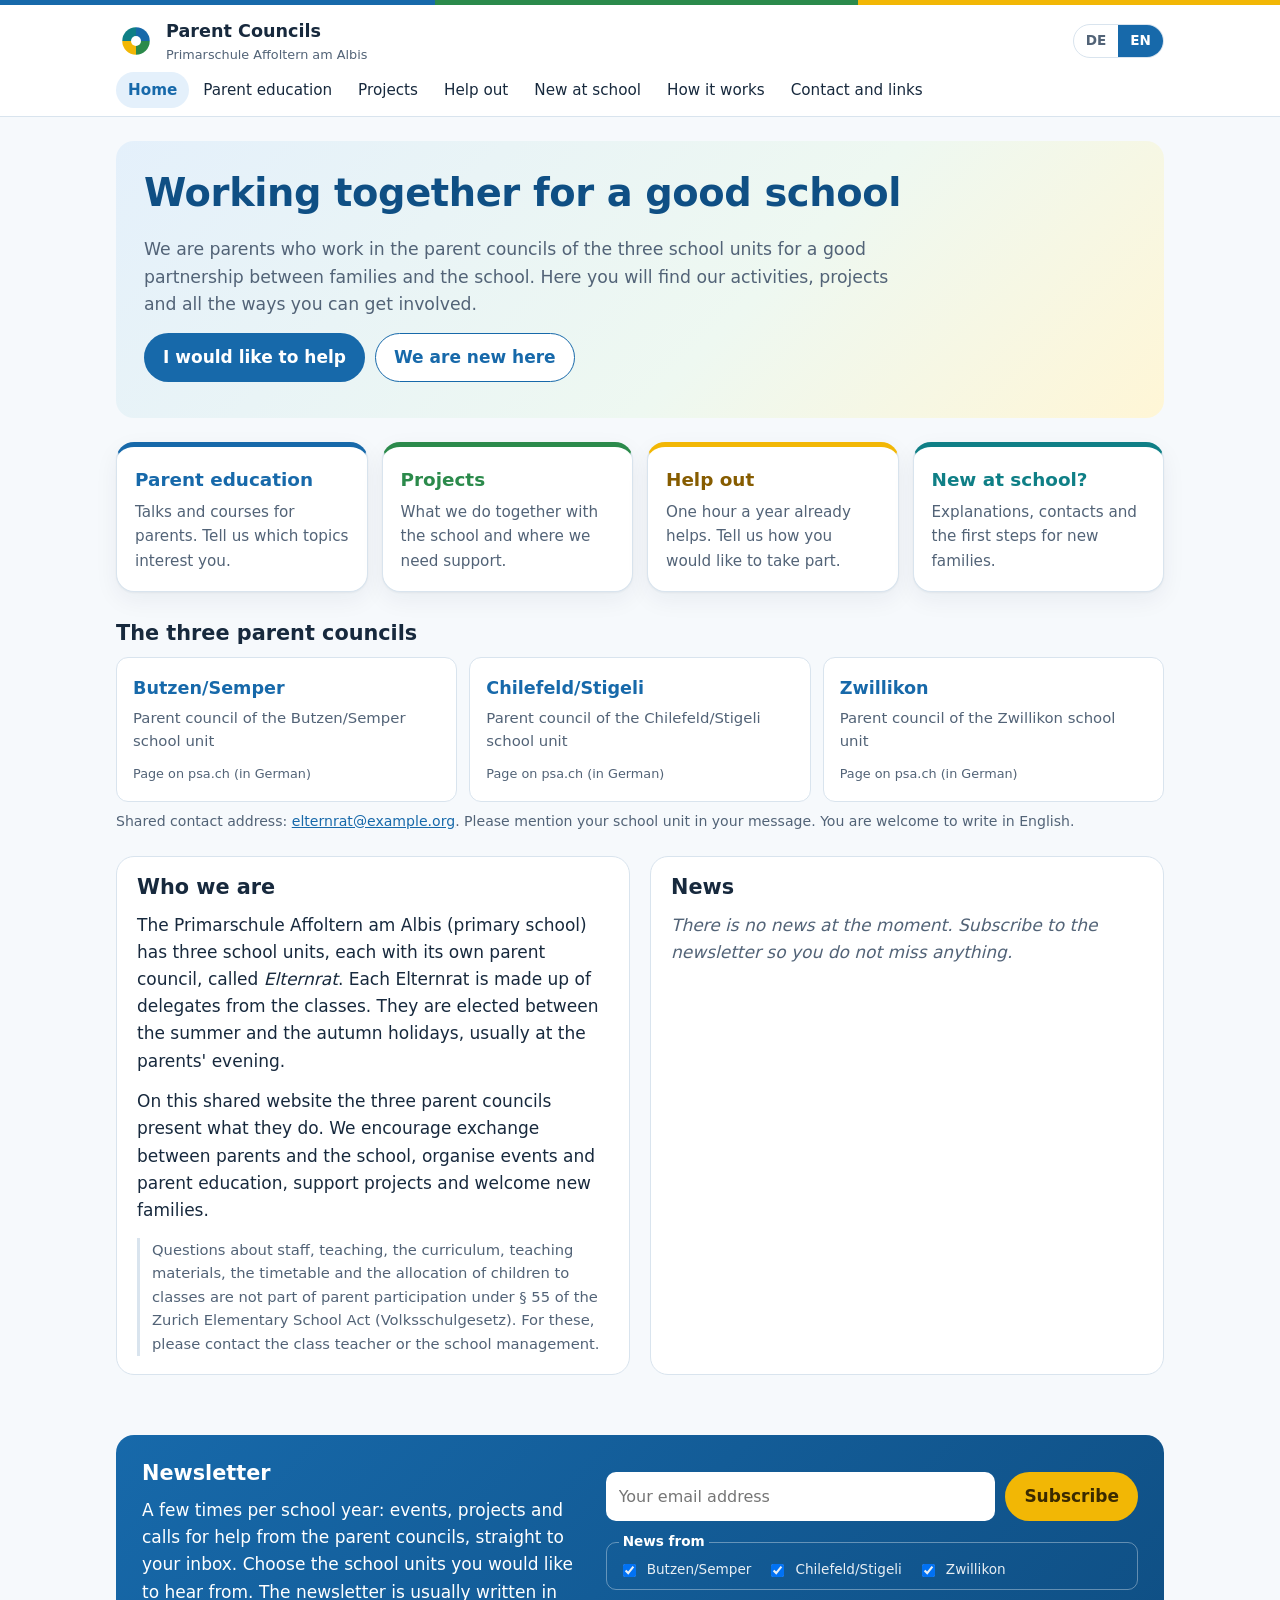
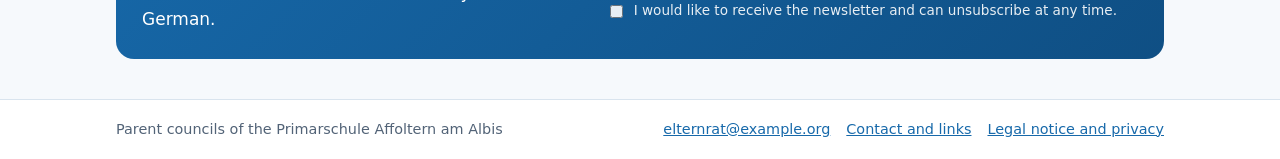
==== website/en.html @ 1608f177 "Helles, schulisches Design und englische Version Farben neu: Weiss, Himmelblau, Grün und Gelb, immer" ====
<!doctype html>
<html lang="en">
<head>
  <meta charset="utf-8">
  <meta name="viewport" content="width=device-width, initial-scale=1">
  <title>Parent Councils, Primarschule Affoltern am Albis</title>
  <meta name="description" content="Parent councils of the Primarschule Affoltern am Albis: parent education, projects, helping out, information for new families and newsletter.">
  <link rel="alternate" hreflang="de" href="index.html">
  <link rel="icon" href="favicon.svg" type="image/svg+xml">
  <link rel="stylesheet" href="styles.css">
</head>
<body>
  <a class="skip" href="#inhalt">Skip to content</a>

  <header class="site-header">
    <div class="wrap header-inner">
      <a class="brand" href="#start" data-tab="start">
        <span class="brand-mark" aria-hidden="true"></span>
        <span>
          <span class="brand-title">Parent Councils</span>
          <span class="brand-sub">Primarschule Affoltern am Albis</span>
        </span>
      </a>
      <div class="header-tools">
        <nav class="lang-switch" aria-label="Language">
          <a href="index.html" hreflang="de" lang="de" data-lang-link title="Deutsch">DE</a>
          <span aria-current="true">EN</span>
        </nav>
        <button class="menu-btn" type="button" aria-expanded="false" aria-controls="nav">Menu</button>
      </div>
    </div>
    <nav class="wrap nav" id="nav" aria-label="Main navigation">
      <a href="#start" data-tab="start">Home</a>
      <a href="#elternbildung" data-tab="elternbildung">Parent education</a>
      <a href="#projekte" data-tab="projekte">Projects</a>
      <a href="#mithelfen" data-tab="mithelfen">Help out</a>
      <a href="#neu" data-tab="neu">New at school</a>
      <a href="#so-gehts" data-tab="so-gehts">How it works</a>
      <a href="#kontakt" data-tab="kontakt">Contact and links</a>
    </nav>
  </header>

  <main id="inhalt" class="wrap" tabindex="-1">

    <!-- Home -->
    <section class="tab" id="tab-start" data-section="start">
      <div class="hero">
        <h1>Working together for a good school</h1>
        <p class="lead">We are parents who work in the parent councils of the three school units for a good partnership between families and the school. Here you will find our activities, projects and all the ways you can get involved.</p>
        <p class="actions">
          <a class="btn" href="#mithelfen" data-tab="mithelfen">I would like to help</a>
          <a class="btn btn-ghost" href="#neu" data-tab="neu">We are new here</a>
        </p>
      </div>

      <div class="tiles">
        <a class="tile t1" href="#elternbildung" data-tab="elternbildung">
          <strong>Parent education</strong>
          <span>Talks and courses for parents. Tell us which topics interest you.</span>
        </a>
        <a class="tile t2" href="#projekte" data-tab="projekte">
          <strong>Projects</strong>
          <span>What we do together with the school and where we need support.</span>
        </a>
        <a class="tile t3" href="#mithelfen" data-tab="mithelfen">
          <strong>Help out</strong>
          <span>One hour a year already helps. Tell us how you would like to take part.</span>
        </a>
        <a class="tile t4" href="#neu" data-tab="neu">
          <strong>New at school?</strong>
          <span>Explanations, contacts and the first steps for new families.</span>
        </a>
      </div>

      <h2>The three parent councils</h2>
      <div class="units">
        <a class="unit-card" href="https://www.psa.ch/sebutzenfs" target="_blank" rel="noopener"><strong>Butzen/Semper</strong><span>Parent council of the Butzen/Semper school unit</span><small>Page on psa.ch (in German)</small></a>
        <a class="unit-card" href="https://www.psa.ch/sechilefeldfs" target="_blank" rel="noopener"><strong>Chilefeld/Stigeli</strong><span>Parent council of the Chilefeld/Stigeli school unit</span><small>Page on psa.ch (in German)</small></a>
        <a class="unit-card" href="https://psa.ch/de/schule/elternbildung/sezwillikonfs" target="_blank" rel="noopener"><strong>Zwillikon</strong><span>Parent council of the Zwillikon school unit</span><small>Page on psa.ch (in German)</small></a>
      </div>
      <p class="meta">Shared contact address: <a data-email href="#"></a>. Please mention your school unit in your message. You are welcome to write in English.</p>

      <div class="grid-2">
        <section class="panel">
          <h2>Who we are</h2>
          <p>The Primarschule Affoltern am Albis (primary school) has three school units, each with its own parent council, called <em>Elternrat</em>. Each Elternrat is made up of delegates from the classes. They are elected between the summer and the autumn holidays, usually at the parents' evening.</p>
          <p>On this shared website the three parent councils present what they do. We encourage exchange between parents and the school, organise events and parent education, support projects and welcome new families.</p>
          <p class="note-line">Questions about staff, teaching, the curriculum, teaching materials, the timetable and the allocation of children to classes are not part of parent participation under § 55 of the Zurich Elementary School Act (Volksschulgesetz). For these, please contact the class teacher or the school management.</p>
        </section>
        <section class="panel">
          <h2>News</h2>
          <div id="news"></div>
        </section>
      </div>
    </section>

    <!-- Parent education -->
    <section class="tab" id="tab-elternbildung" data-section="elternbildung" hidden>
      <h1>Parent education</h1>
      <p class="lead">As children grow, so do the questions. We organise talks and discussion evenings on topics that matter to parents, and we collect good offers from the region.</p>

      <label class="unit-filter">School unit
        <select data-unit-filter>
          <option value="">Show all</option>
          <option>Butzen/Semper</option>
          <option>Chilefeld/Stigeli</option>
          <option>Zwillikon</option>
        </select>
      </label>
      <h2>Our next events</h2>
      <div id="events"></div>

      <section class="panel">
        <h2>Tell us your topics</h2>
        <p>Which topics interest you? The more parents reply, the better we can plan.</p>
        <form class="form" data-form="themen">
          <fieldset>
            <legend>Topics I am interested in</legend>
            <div class="check-grid">
              <label class="check"><input type="checkbox" name="themen" value="Kinder und Medien, Handy, Bildschirmzeit"> <span>Children and media, phones, screen time</span></label>
              <label class="check"><input type="checkbox" name="themen" value="Lernen zu Hause und Hausaufgaben"> <span>Learning at home and homework</span></label>
              <label class="check"><input type="checkbox" name="themen" value="Mobbing und Konflikte unter Kindern"> <span>Bullying and conflicts between children</span></label>
              <label class="check"><input type="checkbox" name="themen" value="Übertritt in die Sekundarschule"> <span>Moving on to secondary school</span></label>
              <label class="check"><input type="checkbox" name="themen" value="Mehrsprachigkeit in der Familie"> <span>Raising children with several languages</span></label>
              <label class="check"><input type="checkbox" name="themen" value="Ernährung und Bewegung"> <span>Nutrition and exercise</span></label>
              <label class="check"><input type="checkbox" name="themen" value="Taschengeld und Umgang mit Geld"> <span>Pocket money and handling money</span></label>
              <label class="check"><input type="checkbox" name="themen" value="Erste Hilfe bei Kindern"> <span>First aid for children</span></label>
              <label class="check"><input type="checkbox" name="themen" value="Grenzen setzen und Erziehung im Alltag"> <span>Setting limits and everyday parenting</span></label>
            </div>
          </fieldset>
          <label>Your own suggestion <span class="hint">optional</span><textarea name="vorschlag" rows="3" maxlength="1500"></textarea></label>
          <div class="row">
            <label>Which time suits you best?
              <select name="zeit">
                <option value="">no preference</option>
                <option value="Unter der Woche, abends">Weekday evenings</option>
                <option value="Samstagvormittag">Saturday mornings</option>
                <option value="Online">Online</option>
              </select>
            </label>
            <label>Email <span class="hint">optional, if we may invite you</span><input name="email" type="email" maxlength="200" autocomplete="email"></label>
          </div>
          <div class="row">
            <label>School unit
              <select name="schuleinheit">
                <option value="Alle Schuleinheiten">All school units</option>
                <option>Butzen/Semper</option>
                <option>Chilefeld/Stigeli</option>
                <option>Zwillikon</option>
              </select>
            </label>
          </div>
          <button type="submit" class="btn">Send topics</button>
          <p class="form-status" role="status" aria-live="polite"></p>
        </form>
      </section>

      <h2>Offers for parents in the region and in Switzerland</h2>
      <p class="meta">A selection of public and non-profit offers. Most pages are in German; some offer other languages. Course dates and prices are on the providers' websites.</p>
      <div class="link-grid">
        <a class="link-card" href="https://www.elternbildung.ch/agenda" target="_blank" rel="noopener">
          <strong>Elternbildung CH</strong>
          <span>Swiss umbrella organisation for parent education, with a calendar of courses and talks, some of them online.</span>
          <small>elternbildung.ch</small>
        </a>
        <a class="link-card" href="https://www.zh.ch/de/familie/angebote-fuer-familien-mit-kindern/elternbildung/kurse-und-veranstaltungen.html" target="_blank" rel="noopener">
          <strong>Parent education, Canton of Zurich</strong>
          <span>Courses and events for parents in the Canton of Zurich, compiled by the cantonal parent education office.</span>
          <small>zh.ch</small>
        </a>
        <a class="link-card" href="https://www.zh.ch/de/familie/angebote-fuer-familien-mit-kindern/elternbildung/kantonale-elternbildungsangebote.html" target="_blank" rel="noopener">
          <strong>Offers for parents who speak other languages</strong>
          <span>Cantonal programmes such as «Startklar» and «Deutsch für Eltern» (German for parents), as well as Femmes-Tische and Männer-Tische.</span>
          <small>zh.ch</small>
        </a>
        <a class="link-card" href="https://www.femmestische.ch" target="_blank" rel="noopener">
          <strong>Femmes-Tische and Männer-Tische</strong>
          <span>Moderated discussion groups for women and for men in small groups, often in the participants' own language. Information in many languages.</span>
          <small>femmestische.ch</small>
        </a>
        <a class="link-card" href="https://www.kinderschutz.ch" target="_blank" rel="noopener">
          <strong>Parenting course «Starke Eltern – Starke Kinder»</strong>
          <span>Course by Kinderschutz Schweiz (Child Protection Switzerland) on everyday parenting and resolving conflicts without violence, in person and online.</span>
          <small>kinderschutz.ch</small>
        </a>
        <a class="link-card" href="https://www.jugendundmedien.ch" target="_blank" rel="noopener">
          <strong>Jugend und Medien (Youth and Media)</strong>
          <span>Federal platform on media literacy with tips for parents by age group.</span>
          <small>jugendundmedien.ch</small>
        </a>
        <a class="link-card" href="https://www.projuventute.ch/de/elternberatung" target="_blank" rel="noopener">
          <strong>Pro Juventute parent counselling</strong>
          <span>Advice for parents around the clock and parent letters for the first years of life.</span>
          <small>projuventute.ch</small>
        </a>
        <a class="link-card" href="https://keo-zh.ch" target="_blank" rel="noopener">
          <strong>KEO, Canton of Zurich</strong>
          <span>Cantonal organisation for parent participation, with training and exchange for parent councils.</span>
          <small>keo-zh.ch</small>
        </a>
      </div>
    </section>

    <!-- Projects -->
    <section class="tab" id="tab-projekte" data-section="projekte" hidden>
      <h1>Projects</h1>
      <p class="lead">Together with the school we carry out projects that benefit children and families. For some of them we are still looking for support.</p>

      <label class="unit-filter">School unit
        <select data-unit-filter>
          <option value="">Show all</option>
          <option>Butzen/Semper</option>
          <option>Chilefeld/Stigeli</option>
          <option>Zwillikon</option>
        </select>
      </label>
      <h2>We are looking for support</h2>
      <div id="needs"></div>

      <h2>Current projects</h2>
      <div id="projects"></div>

      <section class="panel">
        <h2>Get in touch if you would like to help</h2>
        <form class="form" data-form="projekt">
          <div class="row">
            <label>Name <input name="name" required maxlength="120" autocomplete="name"></label>
            <label>Email <input name="email" type="email" required maxlength="200" autocomplete="email"></label>
          </div>
          <div class="row">
            <label>Which project?
              <select name="projekt" id="project-select"><option value="Allgemein">I am open to anything</option></select>
            </label>
            <label>School unit
              <select name="schuleinheit">
                <option value="Alle Schuleinheiten">All school units</option>
                <option>Butzen/Semper</option>
                <option>Chilefeld/Stigeli</option>
                <option>Zwillikon</option>
              </select>
            </label>
          </div>
          <label>Message <span class="hint">optional, for example your child's class or when you have time</span><textarea name="nachricht" rows="3" maxlength="1500"></textarea></label>
          <label class="check"><input type="checkbox" name="einwilligung" required> <span>I agree that the parent council may use my details to organise this project.</span></label>
          <button type="submit" class="btn">I can help</button>
          <p class="form-status" role="status" aria-live="polite"></p>
        </form>
      </section>

      <section class="panel">
        <h2>Do you have an idea for a project?</h2>
        <p>Tell us what you would like for the school and how it could be done. The parent council of your school unit will discuss the idea at its next meeting and get back to you. Ideas for all three school units are discussed by the parent councils together.</p>
        <form class="form" data-form="idee">
          <label>Your idea <textarea name="idee" required rows="4" maxlength="2000"></textarea></label>
          <div class="row">
            <label>School unit
              <select name="schuleinheit">
                <option value="Alle Schuleinheiten">All school units</option>
                <option>Butzen/Semper</option>
                <option>Chilefeld/Stigeli</option>
                <option>Zwillikon</option>
              </select>
            </label>
          </div>
          <div class="row">
            <label>Name <span class="hint">optional</span><input name="name" maxlength="120" autocomplete="name"></label>
            <label>Email <span class="hint">so we can reply</span><input name="email" type="email" maxlength="200" autocomplete="email"></label>
          </div>
          <button type="submit" class="btn">Send idea</button>
          <p class="form-status" role="status" aria-live="polite"></p>
        </form>
      </section>
    </section>

    <!-- Help out -->
    <section class="tab" id="tab-mithelfen" data-section="mithelfen" hidden>
      <h1>Would you like to help the school?</h1>
      <p class="lead">Not everyone has time to sit on the parent council. But many people can help for an hour now and then, bake a cake or translate something. Tell us what we may ask you for. You decide each time whether it suits you.</p>

      <div class="help-grid">
        <div class="help-card"><strong>Events</strong><span>Setting up, running a stand or tidying up at sports day, Räbeliechtli (lantern parade), flea markets and celebrations.</span></div>
        <div class="help-card"><strong>Baking and food</strong><span>A cake for the cake stall or help with a Znüni (morning snack) campaign.</span></div>
        <div class="help-card"><strong>Translating</strong><span>Briefly translating for a family who does not speak much German yet.</span></div>
        <div class="help-card"><strong>Accompanying</strong><span>Going along on class outings or helping to make the way to school safer.</span></div>
        <div class="help-card"><strong>Showing your job or hobby</strong><span>Presenting your profession or a hobby to the children during a project week.</span></div>
        <div class="help-card"><strong>Joining the parent council</strong><span>Representing the parents of your child's class as a delegate.</span></div>
      </div>

      <section class="panel">
        <h2>I am happy to help</h2>
        <form class="form" data-form="helfen">
          <div class="row">
            <label>Name <input name="name" required maxlength="120" autocomplete="name"></label>
            <label>Email <input name="email" type="email" required maxlength="200" autocomplete="email"></label>
          </div>
          <div class="row">
            <label>Phone <span class="hint">optional</span><input name="telefon" type="tel" maxlength="40" autocomplete="tel"></label>
            <label>School unit
              <select name="schuleinheit">
                <option value="Weiss ich noch nicht">I don't know yet</option>
                <option>Butzen/Semper</option>
                <option>Chilefeld/Stigeli</option>
                <option>Zwillikon</option>
              </select>
            </label>
          </div>
          <fieldset>
            <legend>What may we ask you for?</legend>
            <div class="check-grid">
              <label class="check"><input type="checkbox" name="bereiche" value="Anlässe"> <span>Events</span></label>
              <label class="check"><input type="checkbox" name="bereiche" value="Backen und Verpflegung"> <span>Baking and food</span></label>
              <label class="check"><input type="checkbox" name="bereiche" value="Übersetzen"> <span>Translating</span></label>
              <label class="check"><input type="checkbox" name="bereiche" value="Begleitung"> <span>Accompanying</span></label>
              <label class="check"><input type="checkbox" name="bereiche" value="Beruf oder Hobby zeigen"> <span>Showing a job or hobby</span></label>
              <label class="check"><input type="checkbox" name="bereiche" value="Handwerk und Basteln"> <span>Crafts and DIY</span></label>
              <label class="check"><input type="checkbox" name="bereiche" value="IT und Technik"> <span>IT and technology</span></label>
              <label class="check"><input type="checkbox" name="bereiche" value="Interesse am Elternrat"> <span>Interest in the parent council</span></label>
            </div>
          </fieldset>
          <div class="row">
            <label>How often?
              <select name="haeufigkeit">
                <option value="Einmal pro Jahr">Once a year</option>
                <option value="Ab und zu eine Stunde">An hour now and then</option>
                <option value="Regelmässig">Regularly</option>
              </select>
            </label>
            <label>Languages you speak <span class="hint">optional</span><input name="sprachen" maxlength="120"></label>
          </div>
          <label class="check"><input type="checkbox" name="einwilligung" required> <span>I agree that the parent council may contact me about suitable tasks. I can withdraw at any time.</span></label>
          <button type="submit" class="btn">Sign up</button>
          <p class="form-status" role="status" aria-live="polite"></p>
        </form>
      </section>
    </section>

    <!-- New at school -->
    <section class="tab" id="tab-neu" data-section="neu" hidden>
      <h1>New at school?</h1>
      <p class="lead">Welcome to Affoltern am Albis! Starting at a new school raises many questions. Here you will find the most important answers and people who are glad to help.</p>

      <div class="panel info">
        <p><strong>Another language?</strong> You can read this website in your own language. In Chrome and Edge, right-click on the page and choose «Translate». In Safari on the iPhone, tap «Aa» in the address bar and then «Translate Website».</p>
      </div>

      <h2>The first steps</h2>
      <ol class="steps-list">
        <li><strong>Get to know the class teacher.</strong> The class teacher (<em>Klassenlehrperson</em>) is your first contact for all questions about your child.</li>
        <li><strong>Go to the parents' evening.</strong> There you will learn how the school year works and meet other parents.</li>
        <li><strong>Subscribe to the newsletter.</strong> That way you will not miss any parent council events.</li>
        <li><strong>Find a buddy family.</strong> A family who has lived here longer answers your questions and comes along to your first event.</li>
      </ol>

      <h2>Small glossary</h2>
      <p class="meta">You will see these German words in letters from the school.</p>
      <dl class="glossary">
        <div><dt>Klassenlehrperson (class teacher)</dt><dd>The teacher responsible for the class. The first contact for parents.</dd></div>
        <div><dt>Schulleitung (school management)</dt><dd>Leads a school unit. The next contact if a question cannot be settled with the class teacher.</dd></div>
        <div><dt>Elternabend (parents' evening)</dt><dd>An information evening held by the class teacher for the parents of a class, usually at the beginning of the school year.</dd></div>
        <div><dt>Elternrat (parent council)</dt><dd>Parents who organise events and projects together with the school and bring in the concerns of parents.</dd></div>
        <div><dt>Znüni (morning snack)</dt><dd>A small snack for the morning break, for example fruit, vegetables or bread.</dd></div>
        <div><dt>Schulergänzende Betreuung (childcare)</dt><dd>Care before and after lessons and at lunchtime. The school administration can give you details.</dd></div>
      </dl>
      <p>More terms and rules are explained by the school in the <a href="https://www.psa.ch/elternabc" target="_blank" rel="noopener">ABC of the Primarschule Affoltern am Albis</a> (in German).</p>

      <section class="panel">
        <h2>Parent buddy</h2>
        <p>Would you like to be accompanied by a family who has lived here longer? Or would you like to accompany a new family yourself? Get in touch with us.</p>
        <form class="form" data-form="buddy">
          <fieldset>
            <legend>I would like …</legend>
            <label class="check"><input type="radio" name="art" value="Wir sind neu und möchten begleitet werden" checked> <span>… to be accompanied. We are new here.</span></label>
            <label class="check"><input type="radio" name="art" value="Wir begleiten gerne eine neue Familie"> <span>… to accompany a new family.</span></label>
          </fieldset>
          <div class="row">
            <label>Name <input name="name" required maxlength="120" autocomplete="name"></label>
            <label>Email <input name="email" type="email" required maxlength="200" autocomplete="email"></label>
          </div>
          <div class="row">
            <label>Languages <span class="hint">for example English, Portuguese</span><input name="sprachen" maxlength="120"></label>
            <label>School unit
              <select name="schuleinheit">
                <option value="Weiss ich noch nicht">I don't know yet</option>
                <option>Butzen/Semper</option>
                <option>Chilefeld/Stigeli</option>
                <option>Zwillikon</option>
              </select>
            </label>
          </div>
          <label class="check"><input type="checkbox" name="einwilligung" required> <span>I agree that the parent council may pass on my name and email address to the family we are matched with.</span></label>
          <button type="submit" class="btn">Sign up</button>
          <p class="form-status" role="status" aria-live="polite"></p>
        </form>
      </section>

      <h2>Help and advice</h2>
      <ul class="plain">
        <li><strong>kjz Affoltern</strong> (child and youth support centre): free and confidential advice on parenting and family matters, and for mothers and fathers of young children. Im Winkel 2, 8910 Affoltern am Albis, phone 043 259 93 33. <a href="https://www.zh.ch/de/bildungsdirektion/amt-fuer-jugend-und-berufsberatung/kjz-affoltern.html" target="_blank" rel="noopener">Website</a></li>
        <li><strong>Elternnotruf</strong> (parents' helpline): advice around the clock, phone 0848 35 45 55. <a href="https://www.elternnotruf.ch" target="_blank" rel="noopener">elternnotruf.ch</a></li>
        <li><strong>Pro Juventute parent counselling</strong>: phone 058 261 61 61, around the clock. <a href="https://www.projuventute.ch/de/elternberatung" target="_blank" rel="noopener">projuventute.ch</a></li>
      </ul>
    </section>

    <!-- How it works -->
    <section class="tab" id="tab-so-gehts" data-section="so-gehts" hidden>
      <h1>How it works</h1>
      <p class="lead">A short guide to this website and to the ways you can get involved.</p>

      <ol class="tutorial">
        <li>
          <h2>Stay informed</h2>
          <p>Subscribe to our newsletter at the bottom of every page. A few times per school year you will receive an email with events, projects and calls for help. You can unsubscribe at any time with one click.</p>
          <a class="btn btn-small btn-ghost" href="#newsletter">Go to the newsletter</a>
        </li>
        <li>
          <h2>Parent education</h2>
          <p>Under «Parent education» you will find our next talks and offers from the region. Use the form to tell us which topics interest you. We plan the next events based on your answers.</p>
          <a class="btn btn-small btn-ghost" href="#elternbildung" data-tab="elternbildung">Go to parent education</a>
        </li>
        <li>
          <h2>Help with a project</h2>
          <p>Under «Projects» you can see where we need support right now, for example: «Sports day, 6 people from 8 am to 12 noon». Choose the project in the form and send it. We will get back to you with all the details.</p>
          <a class="btn btn-small btn-ghost" href="#projekte" data-tab="projekte">Go to projects</a>
        </li>
        <li>
          <h2>Sign up as a helper</h2>
          <p>Under «Help out» you tell us what we may ask you for and how often. We will only write to you when something suits you. Saying no is always fine.</p>
          <a class="btn btn-small btn-ghost" href="#mithelfen" data-tab="mithelfen">Go to help out</a>
        </li>
        <li>
          <h2>Share an idea or a concern</h2>
          <p>Send ideas for the school under «Projects». The parent council of your school unit discusses every idea at its meeting and gets back to you. Please discuss questions about your child, about teachers or about lessons with the class teacher or the school management.</p>
        </li>
        <li>
          <h2>Join the parent council</h2>
          <p>Each school unit has its own parent council. Delegates are elected between the summer and the autumn holidays, usually at your class's parents' evening. If you could imagine taking part, tick «Interest in the parent council» under «Help out». We will contact you before the parents' evening.</p>
        </li>
        <li>
          <h2>What happens to my details?</h2>
          <p>The forms send your details by email to the shared address of the parent councils. We pass them on to the parent council of your school unit, use them only for the purpose stated and delete them at any time on request. More in the <a href="#impressum" data-tab="impressum">legal notice and privacy</a> section.</p>
        </li>
      </ol>
    </section>

    <!-- Contact and links -->
    <section class="tab" id="tab-kontakt" data-section="kontakt" hidden>
      <h1>Contact and links</h1>

      <div class="grid-2">
        <section class="panel">
          <h2>Parent councils</h2>
          <p>Shared address of the three parent councils: <a data-email href="#"></a>. Please mention your school unit so that we can forward your message. You are welcome to write in English.</p>
          <p id="fb-contact"></p>
          <p>The three parent councils on the school's website (in German):</p>
          <ul class="plain">
            <li><a href="https://www.psa.ch/sebutzenfs" target="_blank" rel="noopener">Parent council Butzen/Semper</a></li>
            <li><a href="https://www.psa.ch/sechilefeldfs" target="_blank" rel="noopener">Parent council Chilefeld/Stigeli</a></li>
            <li><a href="https://psa.ch/de/schule/elternbildung/sezwillikonfs" target="_blank" rel="noopener">Parent council Zwillikon</a></li>
          </ul>
        </section>

        <section class="panel">
          <h2>Primarschule Affoltern am Albis</h2>
          <address>
            Schulverwaltung (school administration)<br>
            Obere Seewadelstrasse 14<br>
            8910 Affoltern am Albis<br>
            Phone <a href="tel:+41433226010">043 322 60 10</a><br>
            <a href="mailto:primarschule@stadtaffoltern.ch">primarschule@stadtaffoltern.ch</a>
          </address>
          <p class="meta">Opening hours according to the school's website: Monday to Friday 8.00 to 11.30, and Monday and Thursday also 13.30 to 17.00.</p>
          <p><a href="https://www.psa.ch" target="_blank" rel="noopener">psa.ch</a> · <a href="https://www.psa.ch/elternabc" target="_blank" rel="noopener">School ABC</a></p>
        </section>
      </div>

      <h2>Important addresses</h2>
      <div class="link-grid">
        <a class="link-card" href="https://www.zh.ch/de/bildungsdirektion/amt-fuer-jugend-und-berufsberatung/kjz-affoltern.html" target="_blank" rel="noopener">
          <strong>kjz Affoltern</strong>
          <span>Advice on parenting and family matters, and for mothers and fathers of young children. Im Winkel 2, 8910 Affoltern am Albis, 043 259 93 33.</span>
          <small>zh.ch</small>
        </a>
        <a class="link-card" href="https://www.stadtaffoltern.ch/lebenssituationen/62587" target="_blank" rel="noopener">
          <strong>Town of Affoltern am Albis: family and children</strong>
          <span>Services and contacts for families in Affoltern.</span>
          <small>stadtaffoltern.ch</small>
        </a>
        <a class="link-card" href="https://www.elternnotruf.ch" target="_blank" rel="noopener">
          <strong>Elternnotruf (parents' helpline)</strong>
          <span>Advice for parents around the clock, 0848 35 45 55.</span>
          <small>elternnotruf.ch</small>
        </a>
        <a class="link-card" href="https://www.projuventute.ch/de/elternberatung" target="_blank" rel="noopener">
          <strong>Pro Juventute parent counselling</strong>
          <span>Advice around the clock, 058 261 61 61.</span>
          <small>projuventute.ch</small>
        </a>
        <a class="link-card" href="https://www.elternbildung.ch" target="_blank" rel="noopener">
          <strong>Elternbildung CH</strong>
          <span>Courses, talks and information for parents throughout Switzerland.</span>
          <small>elternbildung.ch</small>
        </a>
        <a class="link-card" href="https://www.zh.ch/de/familie/angebote-fuer-familien-mit-kindern/elternbildung.html" target="_blank" rel="noopener">
          <strong>Parent education, Canton of Zurich</strong>
          <span>Cantonal offers and an overview of courses for parents.</span>
          <small>zh.ch</small>
        </a>
        <a class="link-card" href="https://keo-zh.ch" target="_blank" rel="noopener">
          <strong>KEO, Canton of Zurich</strong>
          <span>Umbrella organisation for parent participation in the Canton of Zurich.</span>
          <small>keo-zh.ch</small>
        </a>
        <a class="link-card" href="https://www.jugendundmedien.ch" target="_blank" rel="noopener">
          <strong>Jugend und Medien (Youth and Media)</strong>
          <span>Media literacy: tips for parents.</span>
          <small>jugendundmedien.ch</small>
        </a>
      </div>
      <p class="meta">Emergencies: police 117, ambulance 144, advice for children and young people 147.</p>
    </section>

    <!-- Legal notice and privacy -->
    <section class="tab" id="tab-impressum" data-section="impressum" hidden>
      <h1>Legal notice and privacy</h1>
      <section class="panel">
        <h2>Responsible for this website</h2>
        <p>The parent councils of the Primarschule Affoltern am Albis: Butzen/Semper, Chilefeld/Stigeli and Zwillikon. The parent councils are the bodies for parent participation in the school units. This website is not a service of the school administration.</p>
        <p>Contact: <a data-email href="#"></a></p>
        <div class="table-wrap">
          <table>
            <thead><tr><th>Parent council</th><th>Responsible for the content</th></tr></thead>
            <tbody id="responsible"></tbody>
          </table>
        </div>
      </section>
      <section class="panel">
        <h2>Privacy</h2>
        <p>This website does not set cookies, does not use analytics or advertising services and does not embed content from Facebook or other social networks. Links to other websites open their pages; their privacy policies apply there.</p>
        <p>When you use a form, your details are sent by email to the shared address of the parent councils. We use them only for the purpose you state in the form, pass them on to the parent council of your school unit and do not share them with third parties. We delete details about tasks and events at the latest at the end of the school year, unless you explicitly wish to stay on our list of helpers.</p>
        <p>For the newsletter we store your email address and the school units you have chosen. You can unsubscribe at any time.</p>
        <p>You can ask at any time what details we hold about you and request that they be corrected or deleted. Please write to <a data-email href="#"></a>.</p>
        <p class="meta">The German version of this page is authoritative.</p>
      </section>
    </section>

    <!-- Newsletter, visible on every page -->
    <section class="newsletter" id="newsletter">
      <div>
        <h2>Newsletter</h2>
        <p>A few times per school year: events, projects and calls for help from the parent councils, straight to your inbox. Choose the school units you would like to hear from. The newsletter is usually written in German.</p>
      </div>
      <form class="newsletter-form" id="newsletter-form">
        <label class="visually-hidden" for="nl-email">Email address</label>
        <input id="nl-email" name="email" type="email" required placeholder="Your email address" autocomplete="email">
        <button type="submit" class="btn">Subscribe</button>
        <fieldset class="nl-units">
          <legend>News from</legend>
          <label class="check small"><input type="checkbox" name="einheiten" value="Butzen/Semper" checked> <span>Butzen/Semper</span></label>
          <label class="check small"><input type="checkbox" name="einheiten" value="Chilefeld/Stigeli" checked> <span>Chilefeld/Stigeli</span></label>
          <label class="check small"><input type="checkbox" name="einheiten" value="Zwillikon" checked> <span>Zwillikon</span></label>
        </fieldset>
        <label class="check small"><input type="checkbox" name="einwilligung" required> <span>I would like to receive the newsletter and can unsubscribe at any time.</span></label>
        <p class="form-status" role="status" aria-live="polite"></p>
      </form>
    </section>
  </main>

  <footer class="site-footer">
    <div class="wrap footer-inner">
      <p>Parent councils of the Primarschule Affoltern am Albis</p>
      <p class="footer-links">
        <a data-email href="#"></a>
        <a id="fb-footer" class="fb" href="#" target="_blank" rel="noopener" hidden>Facebook</a>
        <a href="#kontakt" data-tab="kontakt">Contact and links</a>
        <a href="#impressum" data-tab="impressum">Legal notice and privacy</a>
      </p>
    </div>
  </footer>

  <script src="config.js"></script>
  <script src="content.js"></script>
  <script src="main.js"></script>
</body>
</html>
---- website/styles.css ----
:root {
  --bg: #f6f9fc;
  --surface: #ffffff;
  --soft: #edf4fb;
  --text: #17293d;
  --muted: #526377;
  --line: #d9e4ee;
  --primary: #1769aa;
  --primary-dark: #0f4f84;
  --on-primary: #ffffff;
  --primary-soft: #e4f0fb;
  --green: #2b8a4b;
  --green-soft: #e6f4ea;
  --yellow: #f2b705;
  --yellow-text: #865c00;
  --yellow-soft: #fff6d6;
  --teal: #0f7f86;
  --c1: var(--primary);
  --c2: var(--green);
  --c3: var(--yellow);
  --c4: var(--teal);
  --ok: #23703c;
  --ok-bg: #e6f4ea;
  --err: #b3261e;
  --err-bg: #fbe8e6;
  --radius: 18px;
  --shadow: 0 1px 2px rgba(23, 41, 61, .05), 0 8px 24px rgba(23, 41, 61, .06);
  color-scheme: light;
}

* { box-sizing: border-box; }
[hidden] { display: none !important; }
html { scroll-padding-top: 120px; }
body { margin: 0; font: 17px/1.6 system-ui, -apple-system, "Segoe UI", Roboto, "Helvetica Neue", Arial, sans-serif; background: var(--bg); color: var(--text); }
a { color: var(--primary); }
h1, h2, h3 { line-height: 1.25; margin: 0 0 .5em; }
h1 { font-size: clamp(1.7rem, 4.5vw, 2.4rem); margin-top: 1em; letter-spacing: -0.01em; color: var(--primary-dark); }
h2 { font-size: 1.3rem; margin-top: 1.4em; }
h3 { font-size: 1.08rem; }
p { margin: 0 0 .8em; }
address { font-style: normal; margin-bottom: .8em; }
.wrap { max-width: 1080px; margin: 0 auto; padding: 0 16px; }
main { outline: none; padding-bottom: 40px; }
.skip { position: absolute; left: -999px; }
.skip:focus { left: 16px; top: 8px; z-index: 20; background: var(--surface); padding: 8px 12px; }
.visually-hidden { position: absolute; width: 1px; height: 1px; overflow: hidden; clip: rect(0 0 0 0); white-space: nowrap; }

/* Kopfzeile */
.site-header { background: var(--surface); border-bottom: 1px solid var(--line); position: sticky; top: 0; z-index: 10; }
.site-header::before { content: ""; display: block; height: 5px; background: linear-gradient(90deg, var(--primary) 0 34%, var(--green) 34% 67%, var(--yellow) 67%); }
.header-tools { display: flex; align-items: center; gap: 8px; }
.lang-switch { display: inline-flex; border: 1px solid var(--line); border-radius: 999px; overflow: hidden; font-size: .85rem; font-weight: 700; }
.lang-switch a, .lang-switch span { padding: 5px 12px; text-decoration: none; color: var(--muted); }
.lang-switch [aria-current] { background: var(--primary); color: var(--on-primary); }
.header-inner { display: flex; align-items: center; justify-content: space-between; gap: 12px; padding-top: 12px; padding-bottom: 6px; }
.brand { display: flex; align-items: center; gap: 10px; text-decoration: none; color: var(--text); }
.brand-mark { width: 40px; height: 40px; border-radius: 12px; flex-shrink: 0; background: url(favicon.svg) center / cover no-repeat; }
.brand-title { display: block; font-weight: 750; font-size: 1.1rem; }
.brand-sub { display: block; font-size: .8rem; color: var(--muted); }
.menu-btn { display: none; border: 1px solid var(--line); background: var(--surface); color: var(--text); border-radius: 999px; padding: 6px 12px; font: inherit; font-size: .9rem; }
.nav { display: flex; flex-wrap: wrap; gap: 2px; padding-bottom: 8px; }
.nav a { padding: 6px 12px; border-radius: 999px; text-decoration: none; color: var(--text); font-size: .95rem; }
.nav a:hover { background: var(--soft); }
.nav a.active { background: var(--primary-soft); color: var(--primary); font-weight: 650; }

@media (max-width: 820px) {
  .menu-btn { display: inline-block; }
  .nav { display: none; flex-direction: column; padding-bottom: 12px; }
  .nav.open { display: flex; }
  .nav a { padding: 10px 12px; }
}

/* Inhalte */
.hero { margin-top: 24px; padding: 28px 28px 22px; border-radius: var(--radius); background: linear-gradient(135deg, var(--primary-soft) 0%, #eef8f1 60%, var(--yellow-soft) 100%); }
.hero h1 { margin-top: 0; color: var(--primary-dark); }
.lead { color: var(--muted); font-size: 1.08rem; max-width: 68ch; }
.actions { display: flex; flex-wrap: wrap; gap: 10px; }
.tiles { display: grid; grid-template-columns: repeat(auto-fit, minmax(220px, 1fr)); gap: 14px; margin: 24px 0; }
.tile { display: flex; flex-direction: column; gap: 6px; padding: 18px; background: var(--surface); border: 1px solid var(--line); border-top: 5px solid var(--tc); border-radius: var(--radius); box-shadow: var(--shadow); text-decoration: none; color: var(--text); }
.tile strong { font-size: 1.15rem; color: var(--tt, var(--tc)); }
.tile span { color: var(--muted); font-size: .95rem; }
.tile:hover { border-color: var(--tc); }
.t1 { --tc: var(--c1); }
.t2 { --tc: var(--c2); }
.t3 { --tc: var(--c3); --tt: var(--yellow-text); }
.t4 { --tc: var(--c4); }
.grid-2 { display: grid; grid-template-columns: repeat(auto-fit, minmax(300px, 1fr)); gap: 20px; }
.panel { background: var(--surface); border: 1px solid var(--line); border-radius: var(--radius); padding: 18px 20px; margin: 20px 0; }
.panel > h2:first-child { margin-top: 0; }
.panel > :last-child { margin-bottom: 0; }
.info { background: var(--yellow-soft); border-color: transparent; }
.card { background: var(--surface); border: 1px solid var(--line); border-radius: var(--radius); padding: 16px 18px; margin-bottom: 12px; box-shadow: var(--shadow); }
.card > :last-child { margin-bottom: 0; }
.item { padding: 10px 0; border-bottom: 1px solid var(--line); }
.item:last-child { border-bottom: 0; }
.meta { color: var(--muted); font-size: .88rem; margin-bottom: 4px; }
.empty { color: var(--muted); font-style: italic; }
.note-line { color: var(--muted); font-size: .92rem; border-left: 3px solid var(--line); padding-left: 12px; }

.link-grid { display: grid; grid-template-columns: repeat(auto-fill, minmax(250px, 1fr)); gap: 12px; margin-bottom: 16px; }
.link-card { display: flex; flex-direction: column; gap: 4px; padding: 16px; background: var(--surface); border: 1px solid var(--line); border-radius: 12px; text-decoration: none; color: var(--text); }
.link-card strong { color: var(--primary); }
.link-card span { font-size: .93rem; color: var(--muted); }
.link-card small { margin-top: auto; padding-top: 6px; color: var(--muted); font-size: .8rem; }
.link-card:hover { border-color: var(--primary); }

.help-grid { display: grid; grid-template-columns: repeat(auto-fill, minmax(220px, 1fr)); gap: 12px; margin: 16px 0; }
.help-card { display: flex; flex-direction: column; gap: 4px; padding: 16px; background: var(--surface); border: 1px solid var(--line); border-left: 5px solid var(--yellow); border-radius: 14px; }
.help-card span { color: var(--muted); font-size: .93rem; }

.steps-list { padding-left: 1.3em; }
.steps-list li { margin-bottom: 8px; }
.glossary { margin: 0 0 12px; }
.glossary div { padding: 10px 0; border-bottom: 1px solid var(--line); }
.glossary dt { font-weight: 700; }
.glossary dd { margin: 2px 0 0; }
.plain { padding-left: 1.2em; }
.plain li { margin-bottom: 8px; }

.tutorial { list-style: none; padding: 0; margin: 0; counter-reset: step; display: grid; gap: 12px; }
.tutorial li { position: relative; background: var(--surface); border: 1px solid var(--line); border-radius: var(--radius); padding: 16px 18px 16px 64px; counter-increment: step; }
.tutorial li::before { content: counter(step); position: absolute; left: 18px; top: 16px; width: 32px; height: 32px; border-radius: 50%; background: var(--green); color: var(--on-primary); font-weight: 700; display: grid; place-items: center; }
.tutorial h2 { margin: 2px 0 6px; font-size: 1.12rem; }
.tutorial li > :last-child { margin-bottom: 0; }

/* Schuleinheiten */
.units { display: grid; grid-template-columns: repeat(auto-fit, minmax(220px, 1fr)); gap: 12px; margin-bottom: 8px; }
.unit-card { display: flex; flex-direction: column; gap: 4px; padding: 16px; background: var(--surface); border: 1px solid var(--line); border-radius: 12px; text-decoration: none; color: var(--text); }
.unit-card strong { font-size: 1.1rem; color: var(--primary); }
.unit-card span { color: var(--muted); font-size: .93rem; }
.unit-card small { color: var(--muted); font-size: .8rem; margin-top: auto; padding-top: 6px; }
.unit-card:hover { border-color: var(--primary); }
.tag { display: inline-block; font-size: .76rem; font-weight: 650; padding: 1px 8px; border-radius: 99px; background: var(--green-soft); color: var(--ok); vertical-align: middle; }
.unit-filter { max-width: 280px; margin: 8px 0 4px; }
.table-wrap { overflow-x: auto; }
table { width: 100%; border-collapse: collapse; font-size: .95rem; }
th, td { text-align: left; padding: 8px 10px; border-bottom: 1px solid var(--line); }
th { font-size: .82rem; color: var(--muted); }
.nl-units { grid-column: 1 / -1; border-color: rgba(255, 255, 255, .35); display: flex; flex-wrap: wrap; gap: 4px 16px; padding: 6px 12px 8px; }
.nl-units legend { font-size: .85rem; font-weight: 600; }

/* Formulare */
.form { display: grid; gap: 14px; max-width: 760px; }
.row { display: grid; grid-template-columns: repeat(auto-fit, minmax(220px, 1fr)); gap: 12px; }
label { display: grid; gap: 4px; font-weight: 600; font-size: .95rem; }
.hint { font-weight: 400; color: var(--muted); font-size: .85rem; }
input, textarea, select { font: inherit; font-size: 1rem; font-weight: 400; padding: 10px 12px; border: 1px solid var(--line); border-radius: 10px; background: var(--surface); color: var(--text); width: 100%; }
input:focus, textarea:focus, select:focus, a:focus-visible, button:focus-visible { outline: 3px solid color-mix(in srgb, var(--primary) 45%, transparent); outline-offset: 1px; }
fieldset { border: 1px solid var(--line); border-radius: 10px; padding: 10px 14px 12px; margin: 0; display: grid; gap: 6px; }
legend { font-weight: 650; padding: 0 4px; }
.check { display: flex; gap: 8px; align-items: flex-start; font-weight: 400; }
.check input { width: auto; margin-top: 5px; flex-shrink: 0; }
.check.small { font-size: .85rem; color: var(--muted); }
.check-grid { display: grid; grid-template-columns: repeat(auto-fill, minmax(230px, 1fr)); gap: 4px 14px; }

.btn { display: inline-flex; align-items: center; justify-content: center; border: 1px solid transparent; border-radius: 999px; padding: 10px 18px; font: inherit; font-weight: 650; background: var(--primary); color: var(--on-primary); text-decoration: none; cursor: pointer; }
.form > .btn { justify-self: start; }
.btn-ghost { background: var(--surface); color: var(--primary); border-color: var(--primary); }
.btn:hover { filter: brightness(1.06); }
.btn-small { padding: 6px 12px; font-size: .9rem; }
.form-status:empty { display: none; }
.form-status { margin: 0; padding: 10px 12px; border-radius: 10px; }
.form-status.ok { background: var(--ok-bg); color: var(--ok); }
.form-status.error { background: var(--err-bg); color: var(--err); }

/* Newsletter */
.newsletter { display: grid; grid-template-columns: 1fr 1.2fr; gap: 20px; align-items: center; margin: 40px 0 0; padding: 26px; border-radius: var(--radius); background: linear-gradient(135deg, var(--primary) 0%, var(--primary-dark) 100%); color: var(--on-primary); }
.newsletter h2 { color: var(--on-primary); }
.newsletter h2 { margin-top: 0; }
.newsletter p { margin-bottom: 0; }
.newsletter-form { display: grid; grid-template-columns: 1fr auto; gap: 10px; }
.newsletter-form input[type=email] { border-color: transparent; }
.newsletter-form .btn { background: var(--yellow); color: #3b2a00; }
.newsletter-form .check, .newsletter-form .form-status { grid-column: 1 / -1; }
.newsletter-form .check.small { color: inherit; opacity: .9; }
.newsletter .form-status.ok { background: rgba(255, 255, 255, .18); color: inherit; }
@media (max-width: 720px) {
  .newsletter { grid-template-columns: 1fr; }
  .newsletter-form { grid-template-columns: 1fr; }
}

/* Fusszeile */
.site-footer { border-top: 1px solid var(--line); background: var(--surface); color: var(--muted); font-size: .9rem; margin-top: 40px; }
.footer-inner { display: flex; flex-wrap: wrap; justify-content: space-between; gap: 8px 20px; padding-top: 18px; padding-bottom: 18px; }
.footer-inner p { margin: 0; }
.footer-links { display: flex; flex-wrap: wrap; gap: 16px; }
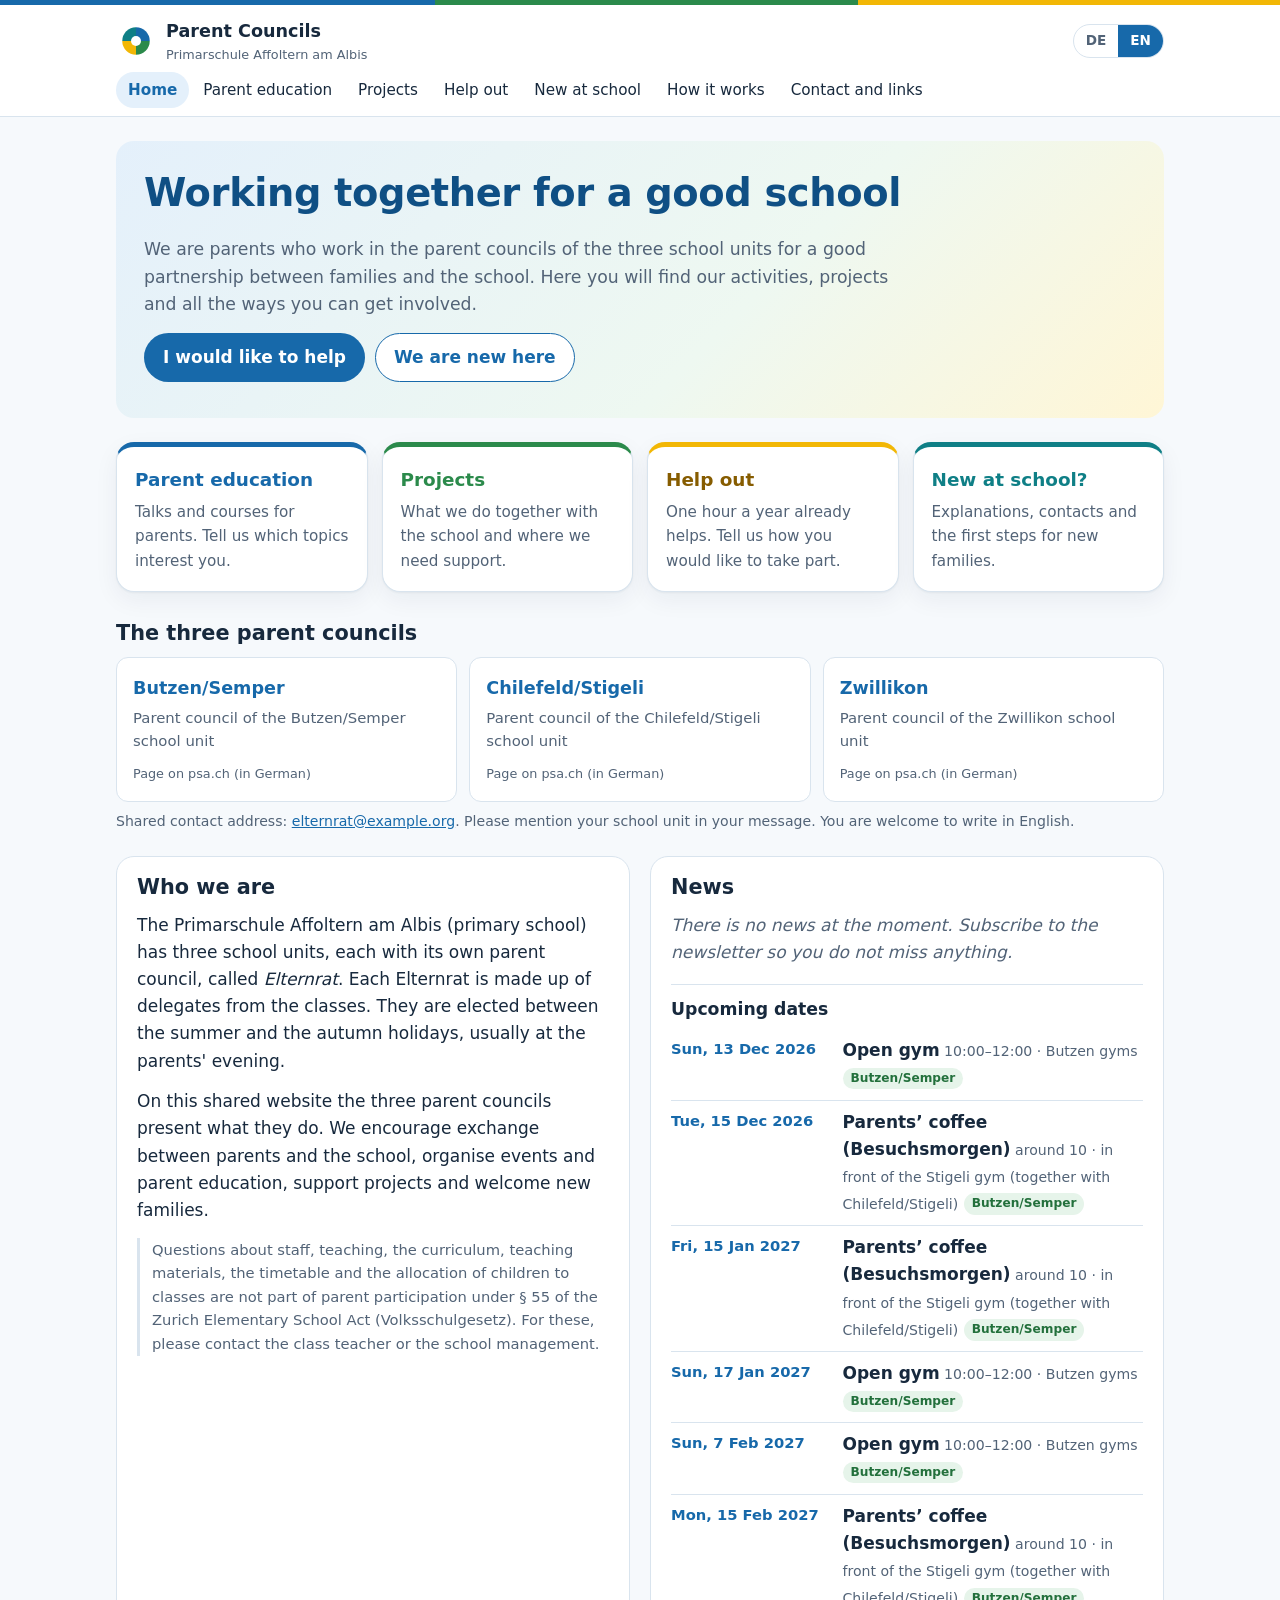
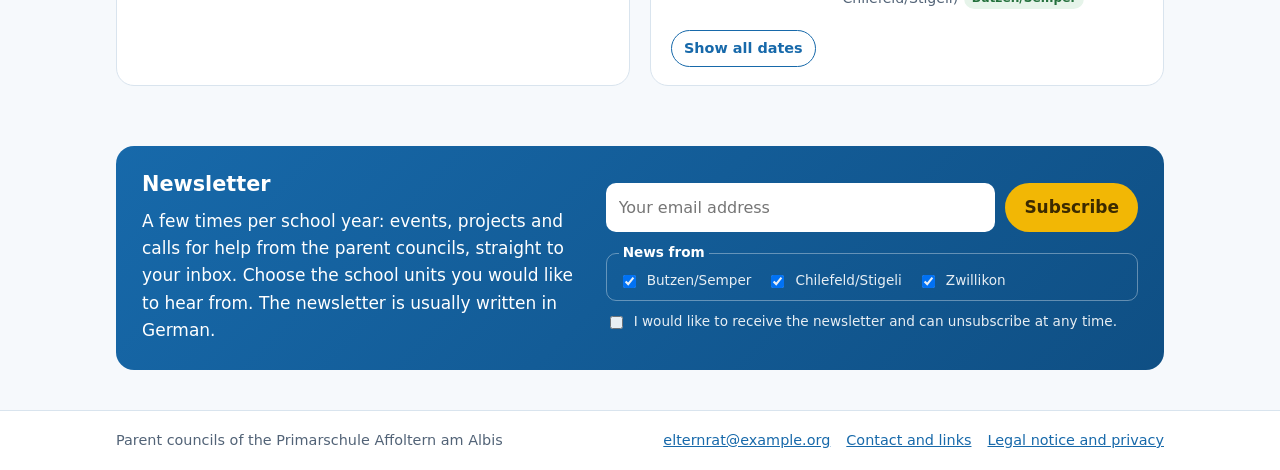
==== commit 62da71ad: "Inhalte aus dem Padlet des Elternrats Butzen/Semper/Breiten Termine bis Dezember 2027 auf der Starts" ====
--- a/website/en.html
+++ b/website/en.html
@@ -90,6 +90,8 @@
         <section class="panel">
           <h2>News</h2>
           <div id="news"></div>
+          <h3 class="sub-h">Upcoming dates</h3>
+          <div id="termine"></div>
         </section>
       </div>
     </section>
@@ -220,6 +222,10 @@
       <h2>Current projects</h2>
       <div id="projects"></div>
 
+      <h2>Ideas we are looking into</h2>
+      <p>These ideas are still being planned. Would you like to help with one of them? Get in touch using the form below.</p>
+      <div id="ideen" class="idea-grid"></div>
+
       <section class="panel">
         <h2>Get in touch if you would like to help</h2>
         <form class="form" data-form="projekt">
@@ -537,6 +543,7 @@
         <h2>Privacy</h2>
         <p>This website does not set cookies, does not use analytics or advertising services and does not embed content from Facebook or other social networks. Links to other websites open their pages; their privacy policies apply there.</p>
         <p>When you use a form, your details are sent by email to the shared address of the parent councils. We use them only for the purpose you state in the form, pass them on to the parent council of your school unit and do not share them with third parties. We delete details about tasks and events at the latest at the end of the school year, unless you explicitly wish to stay on our list of helpers.</p>
+        <p id="privacy-google" hidden>For signing up for tasks we use a Google form. Your details are stored in a Google account of the parent councils and are visible only to the parent councils. This website only shows the number of sign-ups, never your name. Google may also process the data outside Switzerland.</p>
         <p>For the newsletter we store your email address and the school units you have chosen. You can unsubscribe at any time.</p>
         <p>You can ask at any time what details we hold about you and request that they be corrected or deleted. Please write to <a data-email href="#"></a>.</p>
         <p class="meta">The German version of this page is authoritative.</p>
--- a/website/styles.css
+++ b/website/styles.css
@@ -139,6 +139,26 @@
 .nl-units { grid-column: 1 / -1; border-color: rgba(255, 255, 255, .35); display: flex; flex-wrap: wrap; gap: 4px 16px; padding: 6px 12px 8px; }
 .nl-units legend { font-size: .85rem; font-weight: 600; }
 
+/* Aufrufe mit Schichten */
+.bar { height: 8px; border-radius: 4px; background: var(--soft); overflow: hidden; margin: 2px 0 10px; }
+.bar i { display: block; height: 100%; width: 0; background: var(--green); border-radius: 4px; }
+.shifts { list-style: none; padding: 0; margin: 0; }
+.shift { display: flex; flex-wrap: wrap; justify-content: space-between; align-items: center; gap: 8px 16px; padding: 10px 0; border-top: 1px solid var(--line); }
+.shift.full { opacity: .7; }
+
+/* Termine und Ideen */
+.sub-h { margin-top: 18px; padding-top: 14px; border-top: 1px solid var(--line); }
+.dates { list-style: none; padding: 0; margin: 0 0 10px; }
+.dates li { display: grid; grid-template-columns: 9.5em 1fr; gap: 10px; padding: 8px 0; border-bottom: 1px solid var(--line); }
+.dates li:last-child { border-bottom: 0; }
+.dates time { font-weight: 700; color: var(--primary); font-size: .92rem; }
+@media (max-width: 480px) { .dates li { grid-template-columns: 1fr; gap: 2px; } }
+.idea-grid { display: grid; grid-template-columns: repeat(auto-fill, minmax(240px, 1fr)); gap: 12px; }
+.idea-card { display: flex; flex-direction: column; gap: 4px; padding: 16px; background: var(--surface); border: 1px dashed var(--primary); border-radius: 14px; }
+.idea-card h3 { margin: 0; }
+.idea-card p { margin: 0; color: var(--muted); font-size: .95rem; }
+.idea-card .btn { margin-top: auto; align-self: flex-start; }
+
 /* Formulare */
 .form { display: grid; gap: 14px; max-width: 760px; }
 .row { display: grid; grid-template-columns: repeat(auto-fit, minmax(220px, 1fr)); gap: 12px; }
